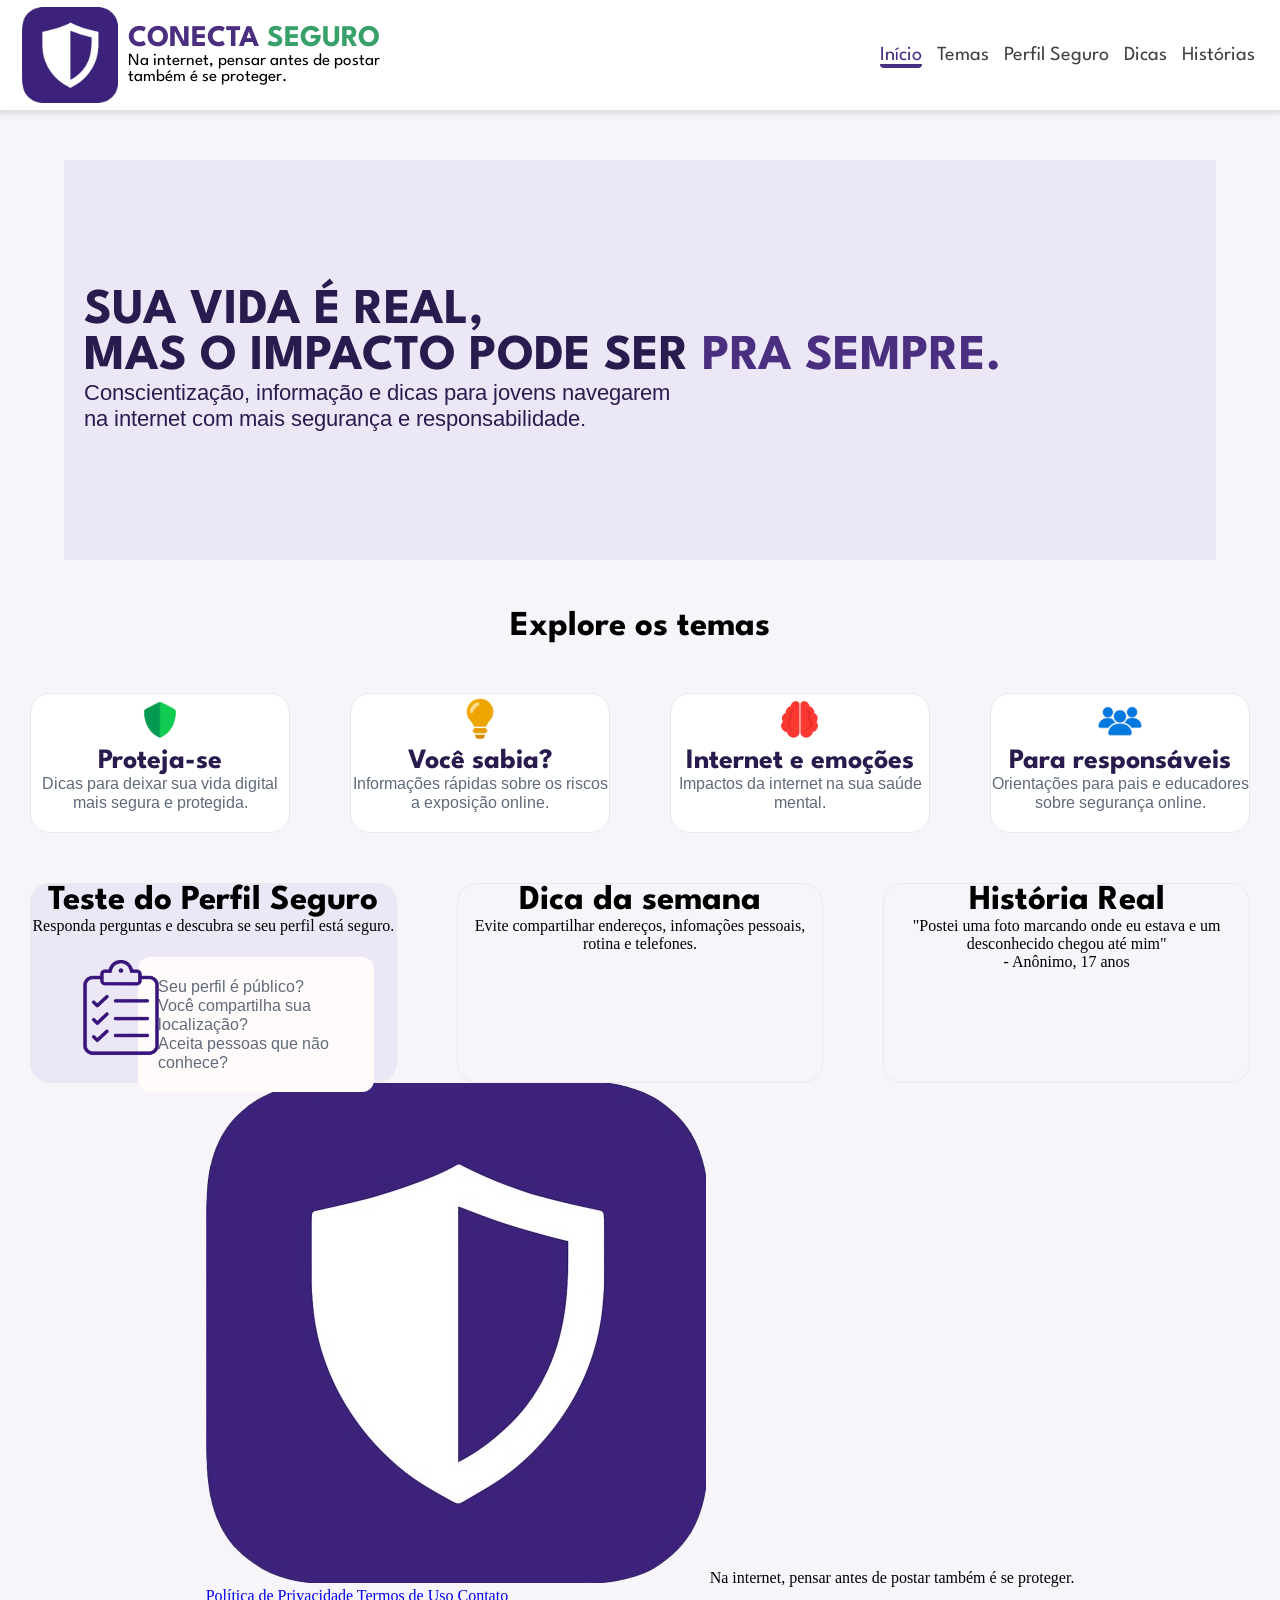
==== index.html @ f1037d93 "Version 0.3" ====
<!DOCTYPE html>
<html lang="pt-br">
<head>
    <meta charset="UTF-8">
    <meta name="viewport" content="width=device-width, initial-scale=1.0">
    <title>Conecta Seguro</title>
    <link rel="icon" type="image/png" href="/img/cs-logo.png">
    <link rel="stylesheet" href="css/nav-style.css">
    <link rel="stylesheet" href="css/home-style.css">
</head>
   <nav>
        <box class="logo">
            <box class="logo-image">
                <img src="img/cs-logo.png">
            </box>
            <div class="logo-text">
                <h1>Conecta <b class="logo-text-color">Seguro</b></h1>
                <p class="logo-text">Na internet, pensar antes de postar também é se proteger.</p>
            </div>
        </box>
        <div class="menu">
            <a href="index.html" class="active">Início</a>
            <a href="#">Temas</a>
            <a href="#">Perfil Seguro</a>
            <a href="#">Dicas</a>
            <a href="#">Histórias</a>
        </div>
    </nav>
<body>
    <box class="ad-box">
        <h1 class="ad-box-title">Sua vida é real, <br> mas o impacto pode ser <b class="ad-box-title-color">pra sempre.</b></h1>
        <p class="ad-box-text">Conscientização, informação e dicas para jovens navegarem na internet com mais segurança e responsabilidade.</p>
    </box>
    <box class="explore">
        <h1>Explore os temas</h1>
        <div class="explore-content">
            <div class="themes">
                <a class="theme-button" href="#">
                    <img src="img/home/Segurança.png">
                    <h1 class="theme-h1">Proteja-se</h1>
                    <p class="theme-p">Dicas para deixar sua vida digital mais segura e protegida.</p>
                </a>
                <a class="theme-button" href="#">
                    <img src="img/home/ideia.png">
                    <h1 class="theme-h1">Você sabia?</h1>
                    <p class="theme-p">Informações rápidas sobre os riscos a exposição online.</p>
                </a>
                <a class="theme-button" href="#">
                    <img src="img/home/Estrategia.png">
                    <h1 class="theme-h1">Internet e emoções</h1>
                    <p class="theme-p">Impactos da internet na sua saúde mental.</p>
                </a>
                <a class="theme-button" href="#">
                    <img src="img/home/Social.png">
                    <h1 class="theme-h1">Para responsáveis</h1>
                    <p class="theme-p">Orientações para pais e educadores sobre segurança online.</p>
                </a>
            </div>
            <div class="explore-others">
                <div id="explore-div"class="perfil-seguro">
                    <h1>Teste do Perfil Seguro</h1>
                    <p>Responda perguntas e descubra se seu perfil está seguro.</p>
                    <div class="ad-perfil-seguro">
                        <img src="img/home/teste.png">
                        <div class="ad-perfil-seguro-text">
                            <ul>
                                <li>Seu perfil é público?</li>
                                <li>Você compartilha sua localização?</li>
                                <li>Aceita pessoas que não conhece?</li>
                            </ul>
                        </div>
                    </div>
                </div>  
                <div id="explore-div" class="dica-semana">
                    <h1>Dica da semana</h1>
                    <p>Evite compartilhar endereços, infomações pessoais, rotina e telefones.</p>
                </div>
                <div id="explore-div" class="historia">
                    <h1>História Real</h1>
                    <p>"Postei uma foto marcando onde eu estava e um desconhecido chegou até mim" <br> - Anônimo, 17 anos</p>
                </div>
            </div>
        </div>
    </box>
    <footer>
        <div class="footer-content">
            <div class="footer-logo">
                <img src="img/cs-logo.png">
                <span>Na internet, pensar antes de postar também é se proteger.</span>
            </div>
            <div class="footer-links">
                <a href="#">Política de Privacidade</a>
                <a href="#">Termos de Uso</a>
                <a href="#">Contato</a>
            </div>
        </div>
</body>
</html>
---- css/nav-style.css ----
@import url('https://fonts.googleapis.com/css2?family=League+Spartan:wght@100..900&display=swap');

* {
    margin: 0;
    padding: 0;
    box-sizing: border-box;
}

nav {
    display: flex;
    justify-content: space-between;
    width: 100%;
    height: 110px;
    background-color:#fff;
    box-shadow: 0px 2px 5px 2px rgba(0, 0, 0, 0.1);
}

nav .logo {
    display: flex;
    justify-content: center;
    align-items: center;
    width: 400px;
    height: 100%;
}

nav .logo .logo-image {
    width: max-content;
    height: 95%;
    padding: 4px 0px 4px 0px;
    margin: 0px 10px 0px 10px;
}

nav .logo .logo-image img {
    width: 100%;
    height: 100%;
}

nav .logo .logo-text {
    /* background-color: #ccc;*/
    width: 260px;
}

nav .logo .logo-text h1 {
    font-family: 'League Spartan', sans-serif;
    font-size: 30px;
    font-weight: bolder;
    text-transform: uppercase;
    color: #4a2e80;
}

    .logo-text-color {
        color: #38a169;
    }

nav .logo .logo-text p {
    font-family: 'League Spartan', sans-serif;
    font-size: 17px;
    font-weight: 400;
}

nav .menu {
    display: flex;
    justify-content: center;
    align-items: center;
    width: auto;
    height: 100%;
    padding: 10px;
}

nav .menu a {
    margin-right: 15px;
    text-decoration: none;
    color: #414141;
    font-size: 20px;
    font-family: 'League Spartan', sans-serif;
    transition: all 0.3s ease-in-out;
}

nav .menu a:hover {
    color: #4a2e80;
    font-weight: bold;
}

nav .menu .active {
    color: #4a2e80;
    border-bottom: 4px solid #4a2e80;
    border-radius: 4px;
    padding-top: 4px;
}
---- css/home-style.css ----
@import url('https://fonts.googleapis.com/css2?family=Arimo:ital,wght@0,400..700;1,400..700&family=League+Spartan:wght@100..900&display=swap');
@import url('https://fonts.googleapis.com/css2?family=League+Spartan:wght@100..900&display=swap');
body {
    margin: 0;
    padding: 0;
    display: flex;
    flex-direction: column;
    align-items: center;
    background-color: #f7f5fa;
}

.ad-box {
    display: flex;
    flex-direction: column;
    justify-content: center;
    margin-top: 50px;
    padding: 20px;
    width: 90%;
    height: 400px;
    background-color: #ece7f6;
}

.ad-box h1 {
    width: auto;
    font-family: 'League Spartan', sans-serif;
    font-size: 50px;
    font-weight: bold;
    text-transform: uppercase;
    color: #2a1b4e
}

.ad-box h1 b {
    color: #4a2e80
}

.ad-box p {
    width: 600px;
    font-family: 'Arimo', sans-serif;
    font-size: 22px;
    font-weight: 400;
    color: #2a1b4e
}

.explore {
    width: 100%;
    text-align: center;
    margin-top: 50px;
}

.explore h1 {
    font-family: 'League Spartan', sans-serif;
    font-size: 35px;
    font-weight: bold;
}

.explore-content {
    width: 100%;
}

.themes {
    width: 100%;
    display: flex;
    justify-content: center;
    margin-top: 50px;
}

.themes .theme-button {
    width: 340px;
    border-radius: 20px;
    margin-right: 30px;
    margin-left: 30px;
    background-color: #fff;
    border: 0.5px solid #e9e9e9;
    height: 140px;
    text-decoration: none;
    transition: all 0.4s ease-in-out;
}

.themes .theme-button:hover {
    cursor: pointer;
    box-shadow: 0px 4px 10px -2px #7357b3;
    transition: all 0.2s ease-in-out;
}

.themes .theme-button img {
    width: 50px;
}

.themes .theme-h1 {
    font-family: "League Spartan", sans-serif;
    font-size: 28px;
    color: #2a1b4e;
}

.theme-p {
    font-family: "Arimo", sans-serif;
    font-size: 16px;
    color: #606a7a
}

.explore-others {
    width: 100%;
    display: flex;
    justify-content: center;
    margin-top: 50px;
}

#explore-div {
    width: 500px;
    height: 200px;
    border-radius: 20px;
    margin-right: 30px;
    margin-left: 30px;
    border: 0.5px solid #e9e9e9;
    text-decoration: none;
    display: flex;
    flex-direction: column;
}           

.perfil-seguro {
    background-color: #ece7f6;
}

.ad-perfil-seguro {
    display: flex;
    justify-content: center;
    align-items: center ;

    width: 100%;
    height: auto;
    padding: 6%;
    position: relative;
    border-radius: 20px;
}

.ad-perfil-seguro img {
    width: 100px;
    position: absolute;
    left: 40px;
    top: 25px;
}

.ad-perfil-seguro-text {
    width: auto;
    margin-left: 85px;
    padding: 20px;
    background-color: #fffbfb;
    border-radius: 12px;
}

.ad-perfil-seguro ul {
    list-style-type: none;
    padding: 0;
    margin: 0;
    font-family: "Arimo", sans-serif;
    font-size: 16px;
    color: #606a7a;
    text-align: left;
    }
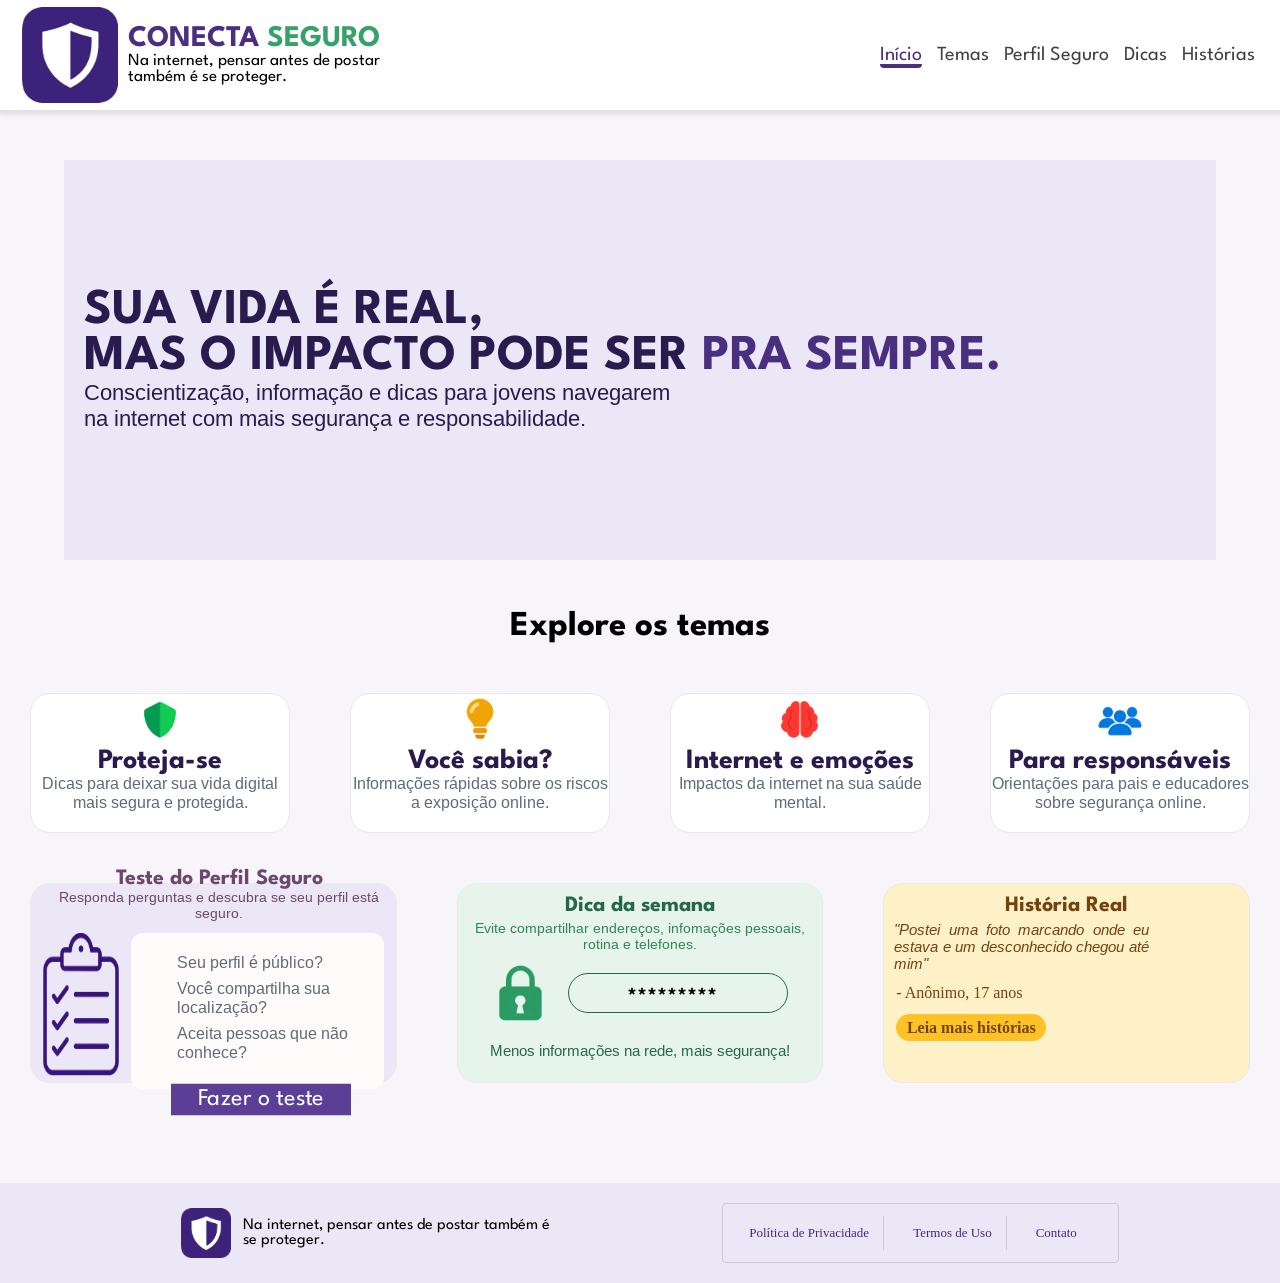
==== commit 0cd56d97: "Version 0.4" ====
--- a/index.html
+++ b/index.html
@@ -7,6 +7,7 @@
     <link rel="icon" type="image/png" href="/img/cs-logo.png">
     <link rel="stylesheet" href="css/nav-style.css">
     <link rel="stylesheet" href="css/home-style.css">
+    <link rel="stylesheet" href="css/footer-style.css">
 </head>
    <nav>
         <box class="logo">
@@ -70,14 +71,24 @@
                             </ul>
                         </div>
                     </div>
+                    <a class="teste-button" href="#">Fazer o teste</a>
                 </div>  
                 <div id="explore-div" class="dica-semana">
                     <h1>Dica da semana</h1>
                     <p>Evite compartilhar endereços, infomações pessoais, rotina e telefones.</p>
+                    <div class="password-design">
+                        <img src="img/home/cadeado.png">
+                        <div class="hidden-key">
+                            <h1>*********</h1> 
+                        </div> 
+                    </div>
+                    <span>Menos informações na rede, mais segurança!</span>
                 </div>
                 <div id="explore-div" class="historia">
                     <h1>História Real</h1>
-                    <p>"Postei uma foto marcando onde eu estava e um desconhecido chegou até mim" <br> - Anônimo, 17 anos</p>
+                    <p>"Postei uma foto marcando onde eu estava e um desconhecido chegou até mim"</p>
+                    <b>- Anônimo, 17 anos</b>
+                    <a href="#">Leia mais histórias</a>
                 </div>
             </div>
         </div>
@@ -89,7 +100,7 @@
                 <span>Na internet, pensar antes de postar também é se proteger.</span>
             </div>
             <div class="footer-links">
-                <a href="#">Política de Privacidade</a>
+                <a href="privacy-policy.html">Política de Privacidade</a>
                 <a href="#">Termos de Uso</a>
                 <a href="#">Contato</a>
             </div>
--- a/css/nav-style.css
+++ b/css/nav-style.css
@@ -86,4 +86,81 @@
     border-bottom: 4px solid #4a2e80;
     border-radius: 4px;
     padding-top: 4px;
+}
+
+/* ===== MEDIA QUERIES - NAV RESPONSIVA ===== */
+
+/* TABLET (768px e abaixo) */
+@media (max-width: 768px) {
+    nav {
+        height: auto;
+        flex-direction: column;
+        align-items: center;
+        padding: 10px 0;
+    }
+
+    nav .logo {
+        width: 100%;
+        flex-direction: column;
+        margin-bottom: 10px;
+    }
+
+    nav .logo .logo-text {
+        width: 100%;
+        text-align: center;
+    }
+
+    nav .logo .logo-text h1 {
+        font-size: 24px;
+    }
+
+    nav .logo .logo-text p {
+        font-size: 13px;
+    }
+
+    nav .menu {
+        width: 100%;
+        flex-wrap: wrap;
+        justify-content: center;
+        gap: 10px;
+    }
+
+    nav .menu a {
+        font-size: 16px;
+        margin: 5px;
+    }
+}
+
+/* MOBILE (480px e abaixo) */
+@media (max-width: 480px) {
+    nav {
+        padding: 8px 0;
+    }
+
+    nav .logo {
+        margin-bottom: 8px;
+    }
+
+    nav .logo .logo-image {
+        height: 60px;
+    }
+
+    nav .logo .logo-text h1 {
+        font-size: 18px;
+    }
+
+    nav .logo .logo-text p {
+        font-size: 11px;
+        line-height: 1.2;
+    }
+
+    nav .menu {
+        gap: 5px;
+    }
+
+    nav .menu a {
+        font-size: 13px;
+        margin: 3px;
+        padding: 5px;
+    }
 }
--- a/css/home-style.css
+++ b/css/home-style.css
@@ -119,31 +119,43 @@
 
 .perfil-seguro {
     background-color: #ece7f6;
+    display: flex;
+    justify-content: center;
+    text-align: center;
+}
+
+.perfil-seguro h1 {
+    font-family: "League Spartan", sans-serif;
+    font-size: 22px;
+    color: #6e476e;
+    margin: 12px 0px 0px 12px;
+}
+
+.perfil-seguro p {
+    font-size: 14px;
+    color: #6e476e;
+    font-family: "Arimo", sans-serif;
+    margin: 0px 0px 0px 12px;
 }
 
 .ad-perfil-seguro {
     display: flex;
     justify-content: center;
-    align-items: center ;
-
     width: 100%;
     height: auto;
-    padding: 6%;
-    position: relative;
+    margin-top: 12px;
     border-radius: 20px;
 }
 
 .ad-perfil-seguro img {
     width: 100px;
-    position: absolute;
-    left: 40px;
-    top: 25px;
+    padding-bottom: 12px;
 }
 
 .ad-perfil-seguro-text {
-    width: auto;
-    margin-left: 85px;
+    width: 100%;
     padding: 20px;
+    margin-right: 12px;
     background-color: #fffbfb;
     border-radius: 12px;
 }
@@ -151,10 +163,385 @@
 .ad-perfil-seguro ul {
     list-style-type: none;
     padding: 0;
-    margin: 0;
+    margin-left: 12%;
     font-family: "Arimo", sans-serif;
     font-size: 16px;
     color: #606a7a;
+    text-align:left;
+    }
+.ad-perfil-seguro ul li {
+    margin-bottom   : 7px;
+}
+
+.teste-button {
+    width: 120px;
+    background-color: #5b3e96;
+    color: #fff;
+    font-family: "League Spartan", sans-serif;
+    padding: 3px;
+    margin-left: 96px;
+    align-self: center;
+    text-decoration: none;
+    transition: all 1s ease-out;
+    transform:scale(1.5)
+}
+
+.teste-button:hover {
+    background-color: #9c7fdf;
+    transition: all 0.4s ease
+}
+
+.dica-semana {
+    background-color: #e7f4eb;  
+}
+
+.dica-semana > h1{
+    font-family: "League Spartan", sans-serif;
+    font-size: 22px;
+    color: #276749;
+    margin-top:12px;
+    padding: 0;
+    margin-bottom: 4px;
+}
+
+.dica-semana p {
+    font-family: "Arimo", sans-serif;
+    color: #2f855a;
+    font-size: 14px;
+}
+
+.dica-semana img {
+    width: 55px;
+    margin-right: 20px;
+}
+.password-design {
+    display:flex;
+    justify-content: center;
+    align-items: center;
+    margin-top: 12px;
+}
+
+.password-design .hidden-key {
+    display: flex;
+    align-items: center;
+    justify-content: center;
+    width: 220px;
+    height: 40px;
+    border: 0.5px solid #276749;
+    border-radius: 25px;
+    text-align: center;
+    padding-right:12px;
+}
+
+.password-design .hidden-key > h1 {
+    margin:0;
+    padding-top: 12px;
+    font-size: 25px;
+}
+
+.dica-semana span {
+    font-family: "Arimo", sans-serif;
+    font-size: 15px;
+    margin-top: 20px;
+    color:#276749
+}
+
+.historia {
+    background-color: #fff1c7;
+}
+
+.historia > h1 {
+    font-family: "League Spartan", sans-serif;
+    font-size: 22px;
+    color: #744210;
+    margin-top: 12px;
+}
+
+.historia > p {
+    font-family: "Arimo", sans-serif;
+    font-size: 15px;
+    text-align: justify;
+    padding: 5px 100px 0px 10px;
+    font-style:italic;
+    color: #744210;
+}
+
+.historia > b {
     text-align: left;
-    }
-
+    color: #744210;
+    font-weight: 200;
+    margin: 12px 0px 0px 12px;
+}
+
+.historia a {
+    width: 150px;
+    height: 27px;
+    margin-top: 12px;
+    margin-left: 12px;
+    display: flex;
+    align-items: center;
+    justify-content: center;
+    background-color: #ffc226;
+    text-decoration: none;
+    color: #744210;
+    border-radius: 20px;
+    font-weight: bold;
+    transition: all 0.5s ease
+}
+
+.historia > a:hover {
+    background-color: #ee9e4f;
+    transition: all 0.5s ease
+}
+
+/* ===== MEDIA QUERIES - RESPONSIVO ===== */
+
+/* TABLET (768px e abaixo) */
+@media (max-width: 768px) {
+    .ad-box {
+        margin-top: 30px;
+        height: auto;
+        padding: 15px;
+    }
+
+    .ad-box h1 {
+        font-size: 36px;
+    }
+
+    .ad-box p {
+        width: 90%;
+        font-size: 18px;
+    }
+
+    .explore h1 {
+        font-size: 28px;
+    }
+
+    .themes {
+        flex-wrap: wrap;
+        margin-top: 30px;
+    }
+
+    .themes .theme-button {
+        width: 280px;
+        height: 120px;
+        margin-right: 15px;
+        margin-left: 15px;
+        margin-bottom: 15px;
+    }
+
+    .themes .theme-h1 {
+        font-size: 22px;
+    }
+
+    .theme-p {
+        font-size: 13px;
+    }
+
+    .explore-others {
+        flex-direction: column;
+        align-items: center;
+    }
+
+    #explore-div {
+        width: 90%;
+        max-width: 400px;
+        height: auto;
+        margin: 15px auto;
+    }
+
+    .ad-perfil-seguro {
+        flex-direction: column;
+        align-items: center;
+    }
+
+    .ad-perfil-seguro-text {
+        width: 90%;
+        max-width: 320px;
+    }
+
+    .ad-perfil-seguro ul {
+        margin-left: 0;
+    }
+
+    .teste-button {
+        width: 120px;
+        margin-left: 0;
+    }
+
+    .historia > p {
+        padding: 5px 10px 0px 10px;
+    }
+}
+
+/* MOBILE (480px e abaixo) */
+@media (max-width: 480px) {
+    body {
+        padding: 0 10px;
+    }
+
+    .ad-box {
+        margin-top: 20px;
+        height: auto;
+        padding: 12px;
+        width: 95%;
+    }
+
+    .ad-box h1 {
+        font-size: 28px;
+        line-height: 1.2;
+    }
+
+    .ad-box p {
+        width: 100%;
+        font-size: 14px;
+    }
+
+    .explore {
+        margin-top: 25px;
+    }
+
+    .explore h1 {
+        font-size: 22px;
+    }
+
+    .themes {
+        flex-direction: column;
+        align-items: center;
+        margin-top: 20px;
+    }
+
+    .themes .theme-button {
+        width: 85%;
+        max-width: 300px;
+        height: auto;
+        min-height: 120px;
+        margin: 0 0 15px 0;
+        padding: 15px 10px;
+    }
+
+    .themes .theme-button img {
+        width: 40px;
+    }
+
+    .themes .theme-h1 {
+        font-size: 18px;
+        margin-bottom: 5px;
+    }
+
+    .theme-p {
+        font-size: 12px;
+    }
+
+    .explore-others {
+        flex-direction: column;
+        align-items: center;
+        margin-top: 20px;
+    }
+
+    #explore-div {
+        width: 90%;
+        max-width: 100%;
+        height: auto;
+        margin: 12px auto;
+        padding: 15px;
+    }
+
+    .perfil-seguro h1 {
+        font-size: 18px;
+        margin: 0 0 8px 0;
+    }
+
+    .perfil-seguro p {
+        font-size: 12px;
+        margin: 0 0 12px 0;
+    }
+
+    .ad-perfil-seguro {
+        flex-direction: column;
+        align-items: center;
+        margin-top: 10px;
+    }
+
+    .ad-perfil-seguro img {
+        width: 70px;
+        padding-bottom: 8px;
+    }
+
+    .ad-perfil-seguro-text {
+        width: 100%;
+        padding: 12px;
+        margin-right: 0;
+    }
+
+    .ad-perfil-seguro ul {
+        font-size: 14px;
+        margin-left: 0;
+        padding-left: 15px;
+    }
+
+    .teste-button {
+        width: 110px;
+        padding: 5px;
+        margin: 12px 0 0 0;
+        font-size: 12px;
+        transform: scale(1);
+    }
+
+    .dica-semana > h1 {
+        font-size: 18px;
+        margin-top: 0;
+    }
+
+    .dica-semana p {
+        font-size: 12px;
+    }
+
+    .dica-semana img {
+        width: 45px;
+        margin-right: 10px;
+    }
+
+    .password-design {
+        margin-top: 10px;
+    }
+
+    .password-design .hidden-key {
+        width: 150px;
+        height: 35px;
+        padding-right: 8px;
+    }
+
+    .password-design .hidden-key > h1 {
+        font-size: 18px;
+        padding-top: 8px;
+    }
+
+    .dica-semana span {
+        font-size: 12px;
+        margin-top: 10px;
+    }
+
+    .historia > h1 {
+        font-size: 18px;
+        margin-top: 0;
+    }
+
+    .historia > p {
+        font-size: 13px;
+        padding: 5px 8px 0px 8px;
+    }
+
+    .historia > b {
+        font-size: 12px;
+        margin: 8px 0px 0px 8px;
+    }
+
+    .historia a {
+        width: 130px;
+        height: 25px;
+        margin-top: 10px;
+        margin-left: 8px;
+        font-size: 12px;
+    }
+}
--- a/css/footer-style.css
+++ b/css/footer-style.css
@@ -0,0 +1,164 @@
+@import url('https://fonts.googleapis.com/css2?family=League+Spartan:wght@100..900&display=swap');
+
+footer {
+    display: flex;
+    justify-content: center;
+    margin-top: 100px;
+    width: 100%;
+    height: 100px;
+}
+
+.footer-content {
+    display: flex;
+    justify-content: space-evenly;
+    align-items: center;
+    background-color: #ece7f6;
+    width: 100%;
+    height: 100%;
+}
+
+.footer-logo {
+    display: flex;
+    justify-content: center;
+    align-items: center;
+    width: 400px;
+    height: 100%;
+    padding-left: 20px;
+}
+
+.footer-logo img {
+    width: 50px;
+    height: 50px;
+    margin-right: 12px;
+}
+
+.footer-logo span {
+    font-family: "League Spartan", sans-serif;
+}
+
+.footer-links {
+    border: 0.2px solid #ccc;
+    padding: 12px;
+    border-radius: 5px;
+}
+
+.footer-links > a {
+    text-decoration: none;
+    margin-right: 15px;
+}
+
+.footer-links {
+    display: flex;
+
+    border: 1px solid #cfc7dc;
+    border-radius: 4px;
+
+    overflow: hidden;
+}
+
+.footer-links a {
+    color: #432783;
+
+    text-decoration: none;
+
+    font-size: 13px;
+
+    padding: 9px 14px;
+
+    border-right: 1px solid #cfc7dc;
+}
+
+.footer-links a:last-child {
+    border-right: none;
+}
+
+.footer-links a:hover {
+    background-color: #e4ddf0;
+}
+
+/* ===== MEDIA QUERIES - FOOTER RESPONSIVO ===== */
+
+/* TABLET (768px e abaixo) */
+@media (max-width: 768px) {
+    footer {
+        margin-top: 50px;
+        height: auto;
+    }
+
+    .footer-content {
+        flex-direction: column;
+        padding: 20px;
+        gap: 15px;
+    }
+
+    .footer-logo {
+        width: 100%;
+        justify-content: center;
+        text-align: center;
+        padding-left: 0;
+    }
+
+    .footer-logo img {
+        margin-right: 10px;
+    }
+
+    .footer-logo span {
+        font-size: 14px;
+    }
+
+    .footer-links {
+        flex-wrap: wrap;
+        justify-content: center;
+    }
+
+    .footer-links a {
+        font-size: 12px;
+        padding: 8px 10px;
+        border-right: none;
+        border-bottom: 1px solid #cfc7dc;
+    }
+
+    .footer-links a:last-child {
+        border-bottom: none;
+    }
+}
+
+/* MOBILE (480px e abaixo) */
+@media (max-width: 480px) {
+    footer {
+        margin-top: 30px;
+    }
+
+    .footer-content {
+        padding: 15px;
+        gap: 12px;
+    }
+
+    .footer-logo img {
+        width: 40px;
+        height: 40px;
+        margin-right: 8px;
+    }
+
+    .footer-logo span {
+        font-size: 12px;
+        line-height: 1.3;
+    }
+
+    .footer-links {
+        flex-direction: column;
+        align-items: stretch;
+    }
+
+    .footer-links a {
+        font-size: 11px;
+        padding: 10px;
+        text-align: center;
+        border-right: none;
+        border-bottom: 1px solid #cfc7dc;
+    }
+
+    .footer-links a:last-child {
+        border-bottom: none;
+    }
+}
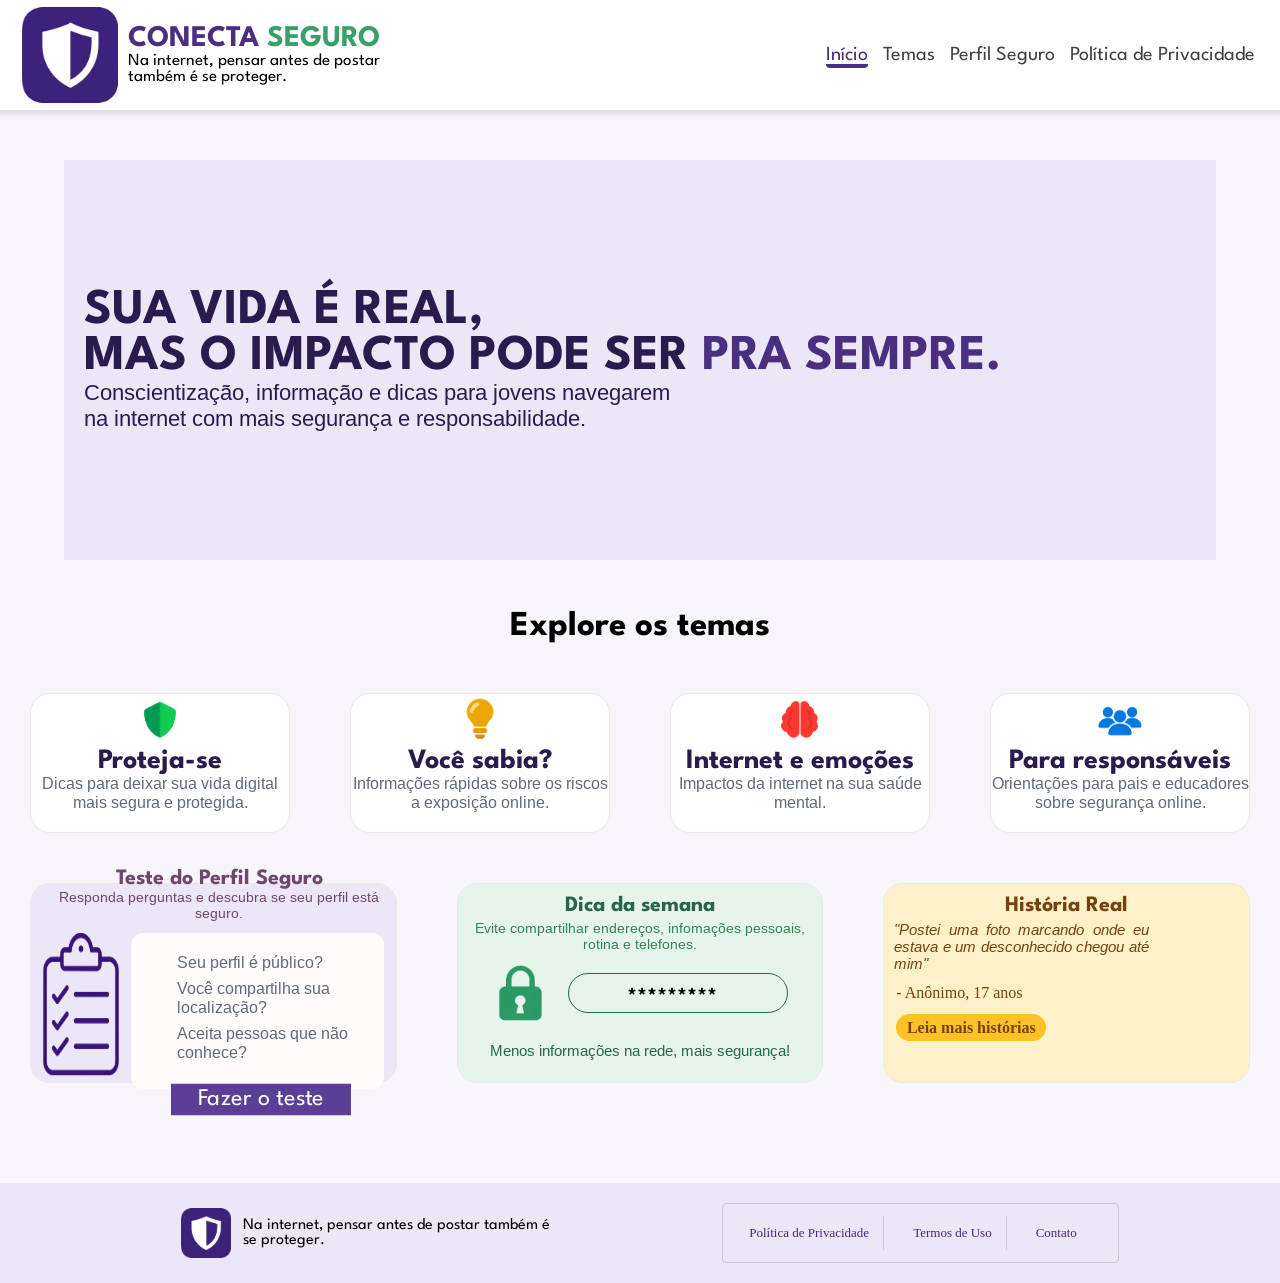
==== commit a87231fa: "Version 0.5" ====
--- a/index.html
+++ b/index.html
@@ -1,5 +1,5 @@
 <!DOCTYPE html>
-<html lang="pt-br">
+<html lang="pt-BR">
 <head>
     <meta charset="UTF-8">
     <meta name="viewport" content="width=device-width, initial-scale=1.0">
@@ -8,8 +8,12 @@
     <link rel="stylesheet" href="css/nav-style.css">
     <link rel="stylesheet" href="css/home-style.css">
     <link rel="stylesheet" href="css/footer-style.css">
+    <link rel="stylesheet" href="css/page-transition.css">
+
 </head>
-   <nav>
+
+<body>
+    <nav>
         <box class="logo">
             <box class="logo-image">
                 <img src="img/cs-logo.png">
@@ -23,15 +27,13 @@
             <a href="index.html" class="active">Início</a>
             <a href="#">Temas</a>
             <a href="#">Perfil Seguro</a>
-            <a href="#">Dicas</a>
-            <a href="#">Histórias</a>
+            <a href="privacy-policy.html">Política de Privacidade</a>
         </div>
     </nav>
-<body>
-    <box class="ad-box">
-        <h1 class="ad-box-title">Sua vida é real, <br> mas o impacto pode ser <b class="ad-box-title-color">pra sempre.</b></h1>
-        <p class="ad-box-text">Conscientização, informação e dicas para jovens navegarem na internet com mais segurança e responsabilidade.</p>
-    </box>
+    <div class="impact-box">
+        <h1 class="impact-box-title">Sua vida é real, <br> mas o impacto pode ser <b class="impact-box-title-color">pra sempre.</b></h1>
+        <p class="impact-box-text">Conscientização, informação e dicas para jovens navegarem na internet com mais segurança e responsabilidade.</p>
+    </div>
     <box class="explore">
         <h1>Explore os temas</h1>
         <div class="explore-content">
@@ -51,7 +53,7 @@
                     <h1 class="theme-h1">Internet e emoções</h1>
                     <p class="theme-p">Impactos da internet na sua saúde mental.</p>
                 </a>
-                <a class="theme-button" href="#">
+                <a class="theme-button" href="responsaveis.html">
                     <img src="img/home/Social.png">
                     <h1 class="theme-h1">Para responsáveis</h1>
                     <p class="theme-p">Orientações para pais e educadores sobre segurança online.</p>
@@ -61,9 +63,9 @@
                 <div id="explore-div"class="perfil-seguro">
                     <h1>Teste do Perfil Seguro</h1>
                     <p>Responda perguntas e descubra se seu perfil está seguro.</p>
-                    <div class="ad-perfil-seguro">
+                    <div class="impact-perfil-seguro">
                         <img src="img/home/teste.png">
-                        <div class="ad-perfil-seguro-text">
+                        <div class="impact-perfil-seguro-text">
                             <ul>
                                 <li>Seu perfil é público?</li>
                                 <li>Você compartilha sua localização?</li>
@@ -105,5 +107,7 @@
                 <a href="#">Contato</a>
             </div>
         </div>
+    </footer>
+    <script src="js/pageload.js"></script>
 </body>
 </html>
--- a/css/home-style.css
+++ b/css/home-style.css
@@ -1,5 +1,6 @@
 @import url('https://fonts.googleapis.com/css2?family=Arimo:ital,wght@0,400..700;1,400..700&family=League+Spartan:wght@100..900&display=swap');
 @import url('https://fonts.googleapis.com/css2?family=League+Spartan:wght@100..900&display=swap');
+
 body {
     margin: 0;
     padding: 0;
@@ -7,9 +8,10 @@
     flex-direction: column;
     align-items: center;
     background-color: #f7f5fa;
-}
-
-.ad-box {
+    min-height: 100vh;
+}
+
+.impact-box {
     display: flex;
     flex-direction: column;
     justify-content: center;
@@ -20,7 +22,7 @@
     background-color: #ece7f6;
 }
 
-.ad-box h1 {
+.impact-box h1 {
     width: auto;
     font-family: 'League Spartan', sans-serif;
     font-size: 50px;
@@ -29,11 +31,11 @@
     color: #2a1b4e
 }
 
-.ad-box h1 b {
+.impact-box h1 b {
     color: #4a2e80
 }
 
-.ad-box p {
+.impact-box p {
     width: 600px;
     font-family: 'Arimo', sans-serif;
     font-size: 22px;
@@ -138,7 +140,7 @@
     margin: 0px 0px 0px 12px;
 }
 
-.ad-perfil-seguro {
+.impact-perfil-seguro {
     display: flex;
     justify-content: center;
     width: 100%;
@@ -147,12 +149,12 @@
     border-radius: 20px;
 }
 
-.ad-perfil-seguro img {
+.impact-perfil-seguro img {
     width: 100px;
     padding-bottom: 12px;
 }
 
-.ad-perfil-seguro-text {
+.impact-perfil-seguro-text {
     width: 100%;
     padding: 20px;
     margin-right: 12px;
@@ -160,7 +162,7 @@
     border-radius: 12px;
 }
 
-.ad-perfil-seguro ul {
+.impact-perfil-seguro ul {
     list-style-type: none;
     padding: 0;
     margin-left: 12%;
@@ -169,7 +171,7 @@
     color: #606a7a;
     text-align:left;
     }
-.ad-perfil-seguro ul li {
+.impact-perfil-seguro ul li {
     margin-bottom   : 7px;
 }
 
@@ -298,17 +300,17 @@
 
 /* TABLET (768px e abaixo) */
 @media (max-width: 768px) {
-    .ad-box {
+    .impact-box {
         margin-top: 30px;
         height: auto;
         padding: 15px;
     }
 
-    .ad-box h1 {
+    .impact-box h1 {
         font-size: 36px;
     }
 
-    .ad-box p {
+    .impact-box p {
         width: 90%;
         font-size: 18px;
     }
@@ -350,17 +352,17 @@
         margin: 15px auto;
     }
 
-    .ad-perfil-seguro {
+    .impact-perfil-seguro {
         flex-direction: column;
         align-items: center;
     }
 
-    .ad-perfil-seguro-text {
+    .impact-perfil-seguro-text {
         width: 90%;
         max-width: 320px;
     }
 
-    .ad-perfil-seguro ul {
+    .impact-perfil-seguro ul {
         margin-left: 0;
     }
 
@@ -380,19 +382,19 @@
         padding: 0 10px;
     }
 
-    .ad-box {
+    .impact-box {
         margin-top: 20px;
         height: auto;
         padding: 12px;
         width: 95%;
     }
 
-    .ad-box h1 {
+    .impact-box h1 {
         font-size: 28px;
         line-height: 1.2;
     }
 
-    .ad-box p {
+    .impact-box p {
         width: 100%;
         font-size: 14px;
     }
@@ -457,24 +459,24 @@
         margin: 0 0 12px 0;
     }
 
-    .ad-perfil-seguro {
+    .impact-perfil-seguro {
         flex-direction: column;
         align-items: center;
         margin-top: 10px;
     }
 
-    .ad-perfil-seguro img {
+    .impact-perfil-seguro img {
         width: 70px;
         padding-bottom: 8px;
     }
 
-    .ad-perfil-seguro-text {
+    .impact-perfil-seguro-text {
         width: 100%;
         padding: 12px;
         margin-right: 0;
     }
 
-    .ad-perfil-seguro ul {
+    .impact-perfil-seguro ul {
         font-size: 14px;
         margin-left: 0;
         padding-left: 15px;
--- a/css/page-transition.css
+++ b/css/page-transition.css
@@ -0,0 +1,12 @@
+body {
+    opacity: 0;
+    transition: opacity 0.7s ease;
+}
+
+body.fade-out {
+    opacity: 0;
+}
+
+body.page-loaded {
+    opacity: 1;
+}
